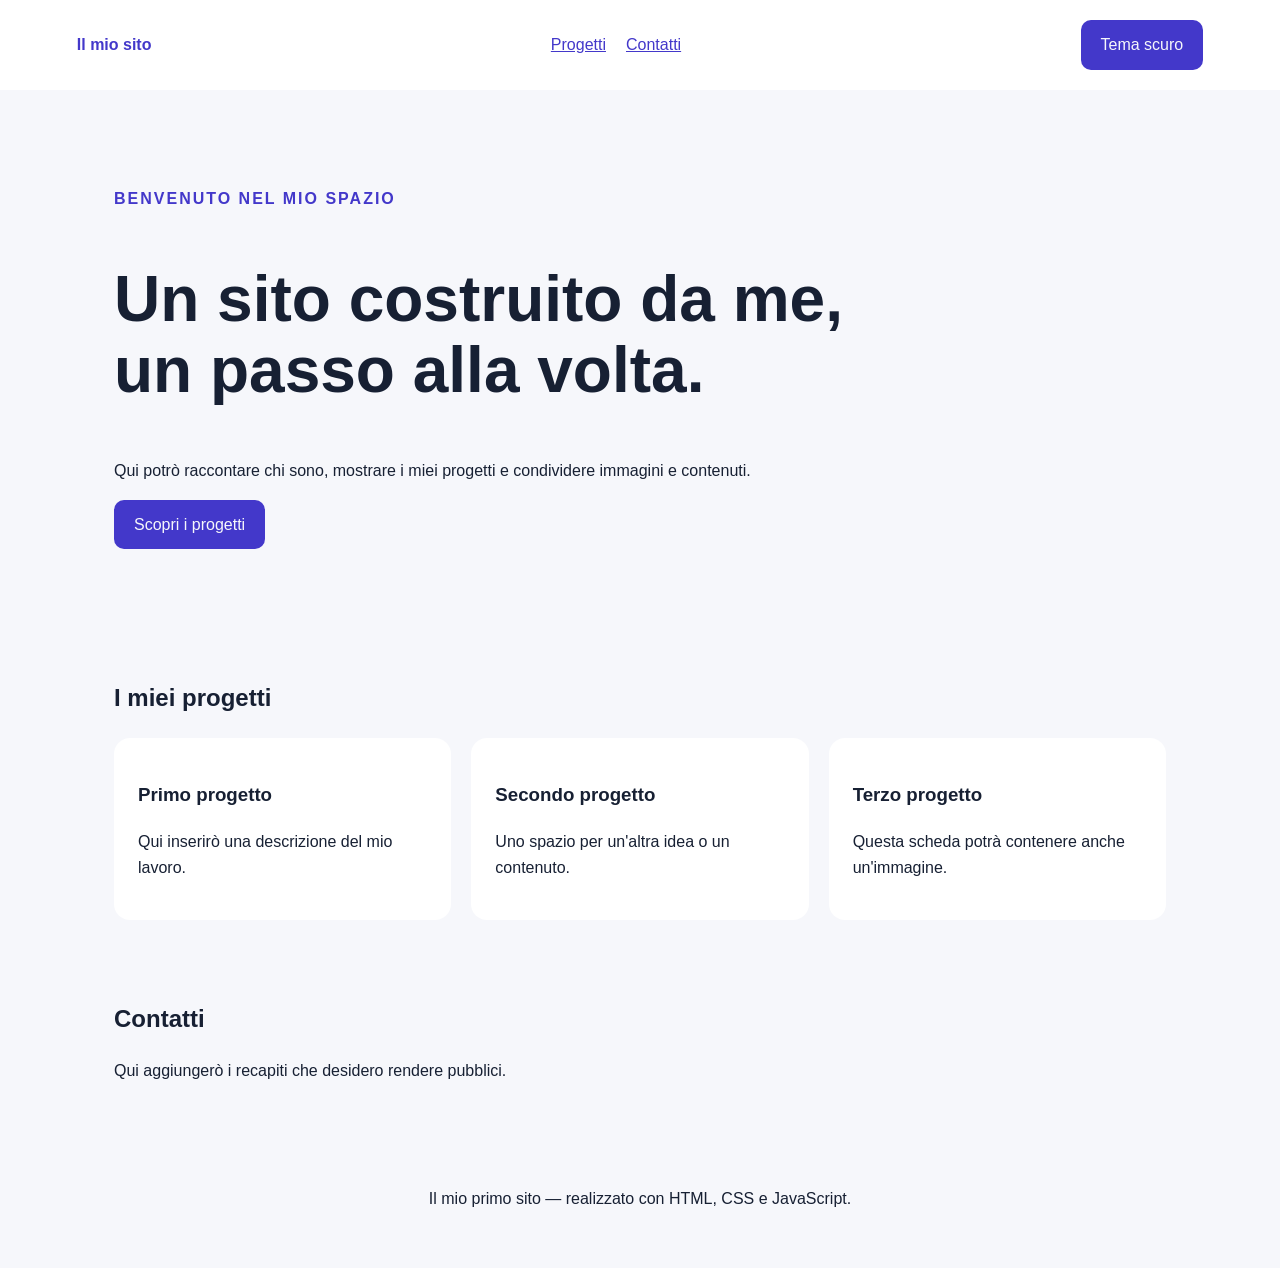
==== index.html @ 3fcd79eb "Add files via upload" ====
<!DOCTYPE html>
<html lang="it">
<head>
  <meta charset="UTF-8">
  <meta name="viewport" content="width=device-width, initial-scale=1.0">

  <title>Il mio primo sito</title>
  <meta name="description" content="Presentazione e progetti del mio sito.">

  <link rel="stylesheet" href="./style.css">
  <script src="./script.js" defer></script>
</head>

<body>
  <header class="barra">
    <a class="logo" href="#">Il mio sito</a>

    <nav aria-label="Navigazione principale">
      <a href="#progetti">Progetti</a>
      <a href="#contatti">Contatti</a>
    </nav>

    <button id="tema" type="button" aria-pressed="false">
      Tema scuro
    </button>
  </header>

  <main>
    <section class="presentazione">
      <p class="etichetta">BENVENUTO NEL MIO SPAZIO</p>
      <h1>Un sito costruito da me, un passo alla volta.</h1>
      <p>
        Qui potrò raccontare chi sono, mostrare i miei progetti
        e condividere immagini e contenuti.
      </p>
      <a class="pulsante" href="#progetti">Scopri i progetti</a>
    </section>

    <section id="progetti" class="sezione">
      <h2>I miei progetti</h2>

      <div class="griglia">
        <article class="scheda">
          <h3>Primo progetto</h3>
          <p>Qui inserirò una descrizione del mio lavoro.</p>
        </article>

        <article class="scheda">
          <h3>Secondo progetto</h3>
          <p>Uno spazio per un'altra idea o un contenuto.</p>
        </article>

        <article class="scheda">
          <h3>Terzo progetto</h3>
          <p>Questa scheda potrà contenere anche un'immagine.</p>
        </article>
      </div>
    </section>

    <section id="contatti" class="sezione">
      <h2>Contatti</h2>
      <p>Qui aggiungerò i recapiti che desidero rendere pubblici.</p>
    </section>
  </main>

  <footer>
    <p>Il mio primo sito — realizzato con HTML, CSS e JavaScript.</p>
  </footer>
</body>
</html>
---- style.css ----
:root {
  --sfondo: #f6f7fb;
  --testo: #172033;
  --superficie: #ffffff;
  --accento: #4338ca;
}

* {
  box-sizing: border-box;
}

html {
  scroll-behavior: smooth;
}

body {
  margin: 0;
  font-family: Arial, sans-serif;
  line-height: 1.6;
  background: var(--sfondo);
  color: var(--testo);
}

body.scuro {
  --sfondo: #111827;
  --testo: #f3f4f6;
  --superficie: #1f2937;
  --accento: #a5b4fc;
}

a {
  color: var(--accento);
}

.barra {
  display: flex;
  align-items: center;
  justify-content: space-between;
  flex-wrap: wrap;
  gap: 20px;
  padding: 20px 6%;
  background: var(--superficie);
}

.logo {
  font-weight: bold;
  text-decoration: none;
}

nav {
  display: flex;
  gap: 20px;
}

main {
  max-width: 1100px;
  margin: auto;
  padding: 0 24px;
}

.presentazione {
  max-width: 800px;
  padding: 80px 0;
}

.etichetta {
  color: var(--accento);
  font-weight: bold;
  letter-spacing: 2px;
}

h1 {
  font-size: clamp(2.2rem, 6vw, 4rem);
  line-height: 1.1;
}

.pulsante,
button {
  display: inline-block;
  padding: 12px 20px;
  border: 0;
  border-radius: 10px;
  background: var(--accento);
  color: var(--sfondo);
  font: inherit;
  text-decoration: none;
  cursor: pointer;
}

.sezione {
  padding: 30px 0;
}

.griglia {
  display: grid;
  grid-template-columns: repeat(auto-fit, minmax(min(250px, 100%), 1fr));
  gap: 20px;
}

.scheda {
  padding: 24px;
  background: var(--superficie);
  border-radius: 16px;
}

img,
video {
  display: block;
  max-width: 100%;
  height: auto;
  border-radius: 10px;
}

footer {
  padding: 40px 24px;
  text-align: center;
}

@media (prefers-reduced-motion: reduce) {
  html {
    scroll-behavior: auto;
  }
}
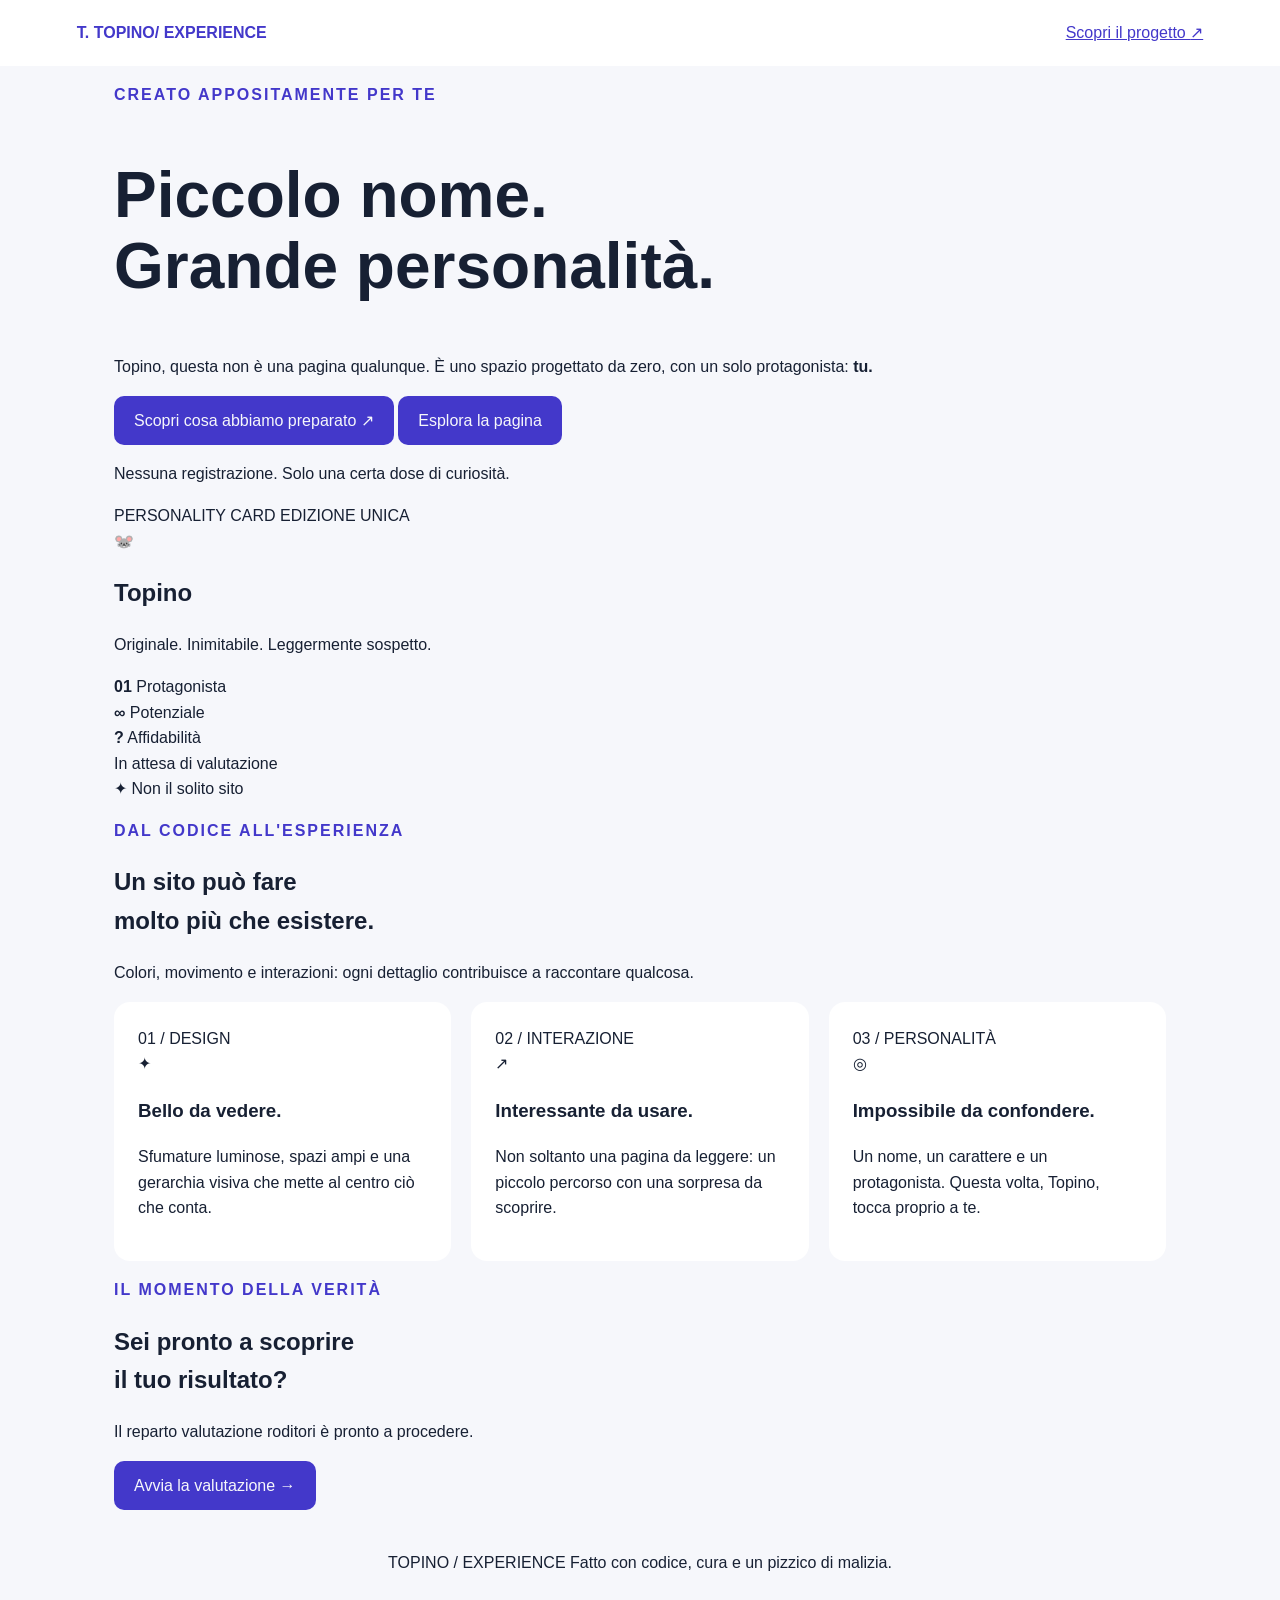
==== commit e412d568: "test" ====
--- a/index.html
+++ b/index.html
@@ -1,71 +1,224 @@
-
 <!DOCTYPE html>
 <html lang="it">
 <head>
   <meta charset="UTF-8">
   <meta name="viewport" content="width=device-width, initial-scale=1.0">
 
-  <title>Il mio primo sito</title>
-  <meta name="description" content="Presentazione e progetti del mio sito.">
+  <title>Topino — Un piccolo sito, una grande sorpresa</title>
+  <meta
+    name="description"
+    content="Un'esperienza digitale creata apposta per Topino."
+  >
+  <meta name="theme-color" content="#090b16">
 
   <link rel="stylesheet" href="./style.css">
   <script src="./script.js" defer></script>
 </head>
 
 <body>
-  <header class="barra">
-    <a class="logo" href="#">Il mio sito</a>
-
-    <nav aria-label="Navigazione principale">
-      <a href="#progetti">Progetti</a>
-      <a href="#contatti">Contatti</a>
-    </nav>
-
-    <button id="tema" type="button" aria-pressed="false">
-      Tema scuro
-    </button>
+  <div class="luce luce-uno" aria-hidden="true"></div>
+  <div class="luce luce-due" aria-hidden="true"></div>
+
+  <header class="barra contenitore">
+    <a class="logo" href="#" aria-label="Topino, pagina iniziale">
+      <span class="logo-icona" aria-hidden="true">T.</span>
+      TOPINO<span class="logo-extra">/ EXPERIENCE</span>
+    </a>
+
+    <a class="link-menu" href="#esperienza">
+      Scopri il progetto <span aria-hidden="true">↗</span>
+    </a>
   </header>
 
   <main>
-    <section class="presentazione">
-      <p class="etichetta">BENVENUTO NEL MIO SPAZIO</p>
-      <h1>Un sito costruito da me, un passo alla volta.</h1>
-      <p>
-        Qui potrò raccontare chi sono, mostrare i miei progetti
-        e condividere immagini e contenuti.
-      </p>
-      <a class="pulsante" href="#progetti">Scopri i progetti</a>
+    <section class="hero contenitore" aria-labelledby="titolo">
+      <div class="hero-testo">
+        <p class="etichetta">
+          <span class="punto" aria-hidden="true"></span>
+          CREATO APPOSITAMENTE PER TE
+        </p>
+
+        <h1 id="titolo">
+          Piccolo nome.<br>
+          <span class="testo-sfumato">Grande personalità.</span>
+        </h1>
+
+        <p class="introduzione">
+          Topino, questa non è una pagina qualunque.
+          È uno spazio progettato da zero, con un solo protagonista:
+          <strong>tu.</strong>
+        </p>
+
+        <div class="azioni">
+          <button class="pulsante principale" id="avvia" type="button">
+            Scopri cosa abbiamo preparato
+            <span aria-hidden="true">↗</span>
+          </button>
+
+          <a class="pulsante secondario" href="#esperienza">
+            Esplora la pagina
+          </a>
+        </div>
+
+        <p class="nota">Nessuna registrazione. Solo una certa dose di curiosità.</p>
+      </div>
+
+      <div class="hero-visuale">
+        <div class="orbita orbita-uno" aria-hidden="true"></div>
+        <div class="orbita orbita-due" aria-hidden="true"></div>
+
+        <article class="profilo">
+          <div class="profilo-testata">
+            <span>PERSONALITY CARD</span>
+            <span class="badge">EDIZIONE UNICA</span>
+          </div>
+
+          <div class="avatar" aria-hidden="true">🐭</div>
+
+          <h2>Topino</h2>
+          <p>Originale. Inimitabile. Leggermente sospetto.</p>
+
+          <div class="profilo-dati">
+            <div>
+              <strong>01</strong>
+              <span>Protagonista</span>
+            </div>
+            <div>
+              <strong>∞</strong>
+              <span>Potenziale</span>
+            </div>
+            <div>
+              <strong>?</strong>
+              <span>Affidabilità</span>
+            </div>
+          </div>
+
+          <div class="profilo-footer">
+            <span class="punto" aria-hidden="true"></span>
+            In attesa di valutazione
+          </div>
+        </article>
+
+        <span class="cartellino" aria-hidden="true">
+          ✦ Non il solito sito
+        </span>
+      </div>
     </section>
 
-    <section id="progetti" class="sezione">
-      <h2>I miei progetti</h2>
+    <section class="esperienza contenitore" id="esperienza">
+      <div class="titolo-sezione">
+        <div>
+          <p class="etichetta">DAL CODICE ALL'ESPERIENZA</p>
+          <h2>Un sito può fare<br>molto più che esistere.</h2>
+        </div>
+
+        <p>
+          Colori, movimento e interazioni:
+          ogni dettaglio contribuisce a raccontare qualcosa.
+        </p>
+      </div>
 
       <div class="griglia">
         <article class="scheda">
-          <h3>Primo progetto</h3>
-          <p>Qui inserirò una descrizione del mio lavoro.</p>
+          <span class="numero">01 / DESIGN</span>
+          <div class="simbolo" aria-hidden="true">✦</div>
+          <h3>Bello da vedere.</h3>
+          <p>
+            Sfumature luminose, spazi ampi e una gerarchia visiva
+            che mette al centro ciò che conta.
+          </p>
         </article>
 
         <article class="scheda">
-          <h3>Secondo progetto</h3>
-          <p>Uno spazio per un'altra idea o un contenuto.</p>
+          <span class="numero">02 / INTERAZIONE</span>
+          <div class="simbolo" aria-hidden="true">↗</div>
+          <h3>Interessante da usare.</h3>
+          <p>
+            Non soltanto una pagina da leggere:
+            un piccolo percorso con una sorpresa da scoprire.
+          </p>
         </article>
 
         <article class="scheda">
-          <h3>Terzo progetto</h3>
-          <p>Questa scheda potrà contenere anche un'immagine.</p>
+          <span class="numero">03 / PERSONALITÀ</span>
+          <div class="simbolo" aria-hidden="true">◎</div>
+          <h3>Impossibile da confondere.</h3>
+          <p>
+            Un nome, un carattere e un protagonista.
+            Questa volta, Topino, tocca proprio a te.
+          </p>
         </article>
       </div>
     </section>
 
-    <section id="contatti" class="sezione">
-      <h2>Contatti</h2>
-      <p>Qui aggiungerò i recapiti che desidero rendere pubblici.</p>
+    <section class="invito contenitore">
+      <p class="etichetta">IL MOMENTO DELLA VERITÀ</p>
+      <h2>Sei pronto a scoprire<br>il tuo risultato?</h2>
+      <p>Il reparto valutazione roditori è pronto a procedere.</p>
+
+      <button class="pulsante principale" id="avvia-secondario" type="button">
+        Avvia la valutazione <span aria-hidden="true">→</span>
+      </button>
     </section>
   </main>
 
-  <footer>
-    <p>Il mio primo sito — realizzato con HTML, CSS e JavaScript.</p>
+  <footer class="contenitore footer">
+    <span>TOPINO / EXPERIENCE</span>
+    <span>Fatto con codice, cura e un pizzico di malizia.</span>
   </footer>
+
+  <dialog id="sorpresa" aria-labelledby="titolo-dialogo">
+    <button
+      class="chiudi"
+      id="chiudi"
+      type="button"
+      aria-label="Chiudi la finestra"
+    >×</button>
+
+    <div id="caricamento">
+      <p class="etichetta">TOPINO ANALYSIS LAB</p>
+      <h2 id="titolo-dialogo">Analisi in corso.</h2>
+      <p id="stato" role="status">Preparazione della valutazione…</p>
+
+      <div
+        class="traccia"
+        id="progresso"
+        role="progressbar"
+        aria-label="Avanzamento della valutazione"
+        aria-valuemin="0"
+        aria-valuemax="100"
+        aria-valuenow="0"
+      >
+        <div id="barra-progresso"></div>
+      </div>
+
+      <p class="nota">Procedura altamente poco scientifica.</p>
+    </div>
+
+    <div id="risultato" hidden>
+      <div class="emoji-risultato" aria-hidden="true">🏆🐭</div>
+      <p class="etichetta">VALUTAZIONE COMPLETATA</p>
+      <h2 id="titolo-risultato" tabindex="-1">
+        Topino, sei stato<br><span class="testo-sfumato">preso in giro.</span>
+      </h2>
+
+      <p class="messaggio">
+        Ho costruito tutto questo soltanto per dimostrarti
+        che posso creare un bel sito…
+        <strong>e per farti cliccare su un pulsante.</strong>
+      </p>
+
+      <div class="verdetto">
+        <span>Verdetto finale</span>
+        <strong>100% Topino. 0% possibilità di scampo.</strong>
+      </div>
+
+      <button class="pulsante principale" id="coriandoli" type="button">
+        Va bene, festeggiamo 🎉
+      </button>
+    </div>
+  </dialog>
+
+  <div id="festa" aria-hidden="true"></div>
 </body>
-</html>+</html>
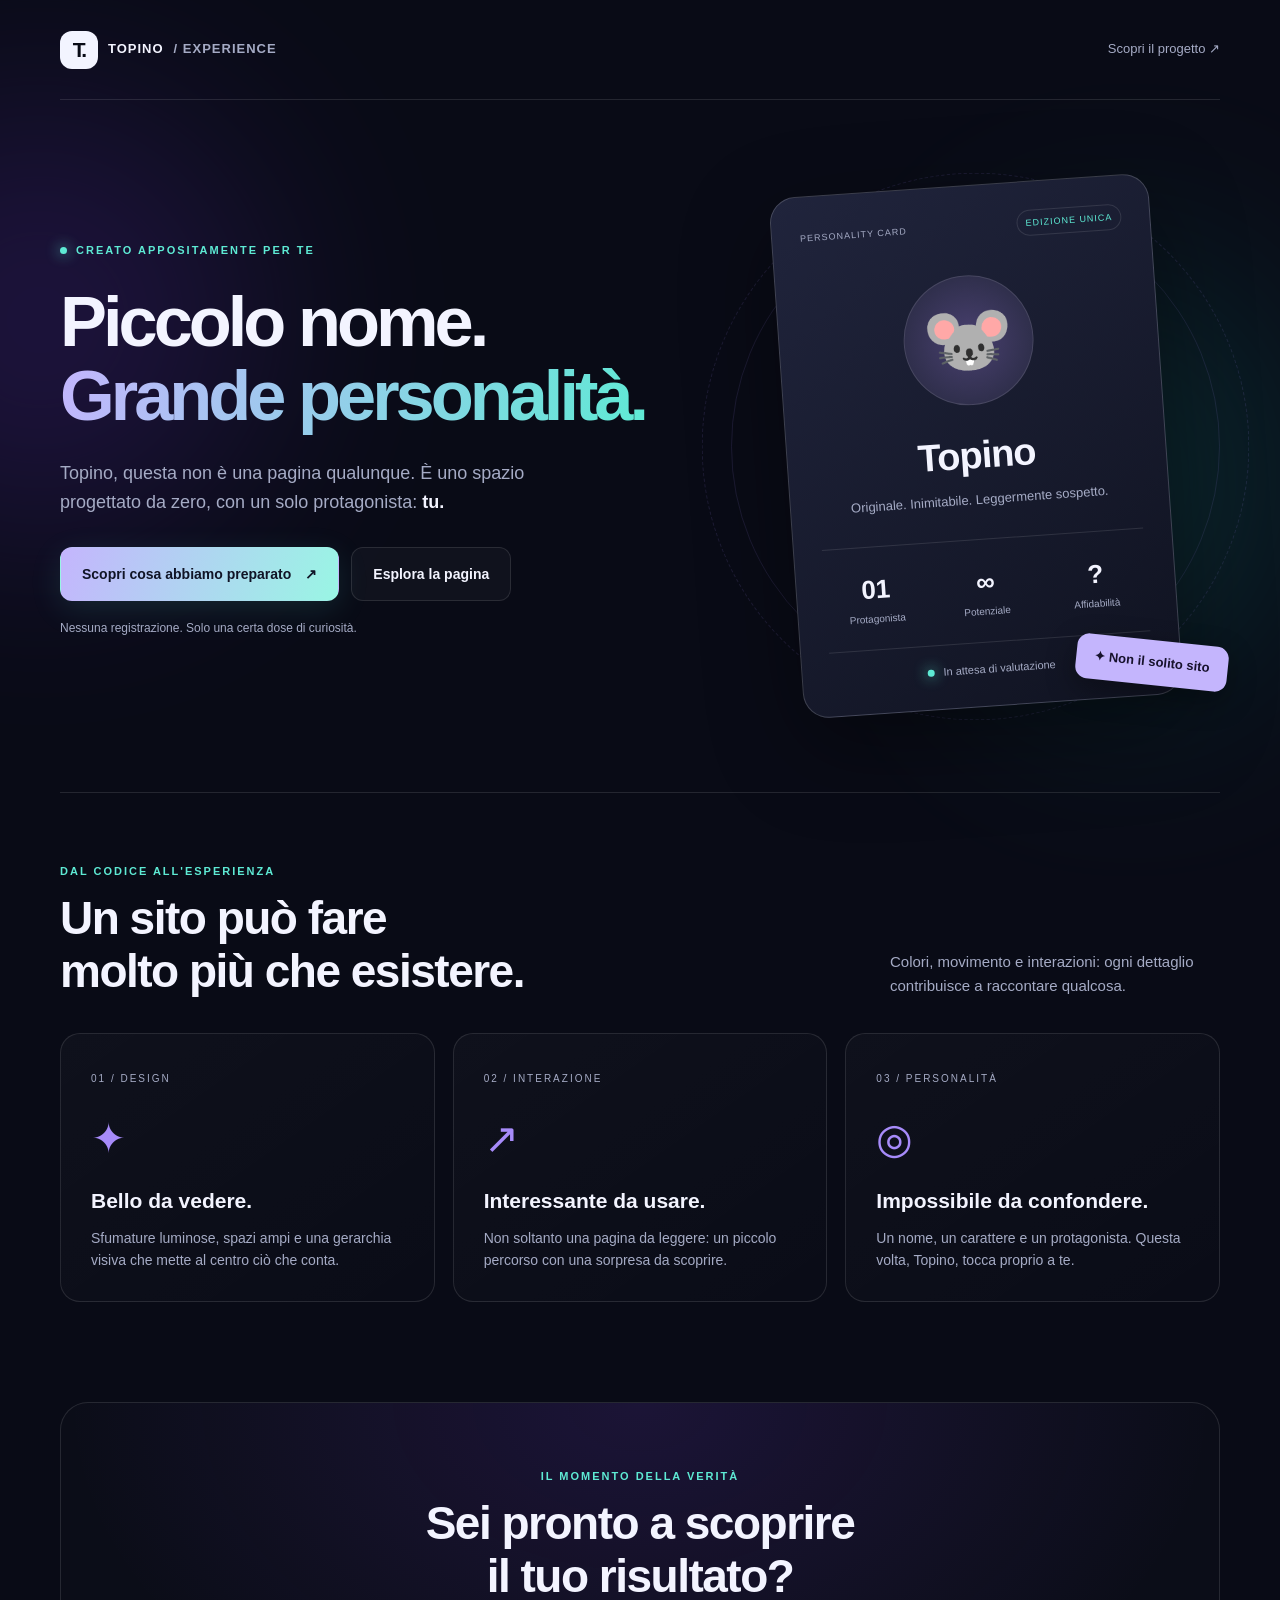
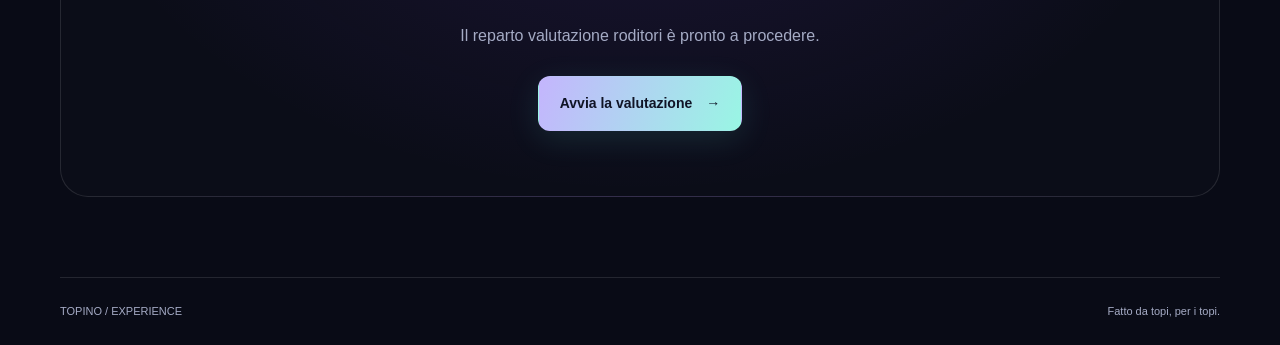
==== commit 3f08ca06: "Fix HTML encoding issues in index.html" ====
--- a/index.html
+++ b/index.html
@@ -164,7 +164,7 @@
 
   <footer class="contenitore footer">
     <span>TOPINO / EXPERIENCE</span>
-    <span>Fatto con codice, cura e un pizzico di malizia.</span>
+    <span>Fatto da topi, per i topi.</span>
   </footer>
 
   <dialog id="sorpresa" aria-labelledby="titolo-dialogo">
@@ -199,12 +199,11 @@
       <div class="emoji-risultato" aria-hidden="true">🏆🐭</div>
       <p class="etichetta">VALUTAZIONE COMPLETATA</p>
       <h2 id="titolo-risultato" tabindex="-1">
-        Topino, sei stato<br><span class="testo-sfumato">preso in giro.</span>
+        Sei un<br><span class="testo-sfumato"> Topino.</span>
       </h2>
 
       <p class="messaggio">
-        Ho costruito tutto questo soltanto per dimostrarti
-        che posso creare un bel sito…
+        Sembrerebbe che creare un sito è più che fattibile…
         <strong>e per farti cliccare su un pulsante.</strong>
       </p>
 
@@ -214,7 +213,7 @@
       </div>
 
       <button class="pulsante principale" id="coriandoli" type="button">
-        Va bene, festeggiamo 🎉
+        daje 🎉
       </button>
     </div>
   </dialog>
--- a/style.css
+++ b/style.css
@@ -1,8 +1,11 @@
 :root {
-  --sfondo: #f6f7fb;
-  --testo: #172033;
-  --superficie: #ffffff;
-  --accento: #4338ca;
+  color-scheme: dark;
+  --sfondo: #090b16;
+  --testo: #f3f4ff;
+  --secondario: #a5abc5;
+  --bordo: rgba(255, 255, 255, 0.11);
+  --viola: #a78bfa;
+  --verde: #5eead4;
 }
 
 * {
@@ -15,109 +18,656 @@
 
 body {
   margin: 0;
-  font-family: Arial, sans-serif;
-  line-height: 1.6;
   background: var(--sfondo);
   color: var(--testo);
-}
-
-body.scuro {
-  --sfondo: #111827;
-  --testo: #f3f4f6;
-  --superficie: #1f2937;
-  --accento: #a5b4fc;
-}
-
+  font-family: "Segoe UI", Arial, sans-serif;
+  line-height: 1.6;
+  overflow-x: hidden;
+}
+
+body.modale-aperto {
+  overflow: hidden;
+}
+
+button,
 a {
-  color: var(--accento);
+  -webkit-tap-highlight-color: transparent;
+}
+
+button {
+  font: inherit;
+}
+
+a {
+  color: inherit;
+  text-decoration: none;
+}
+
+button:focus-visible,
+a:focus-visible {
+  outline: 3px solid var(--verde);
+  outline-offset: 5px;
+}
+
+[hidden] {
+  display: none !important;
+}
+
+.contenitore {
+  width: min(1160px, calc(100% - 48px));
+  margin-inline: auto;
+}
+
+.luce {
+  position: absolute;
+  z-index: -1;
+  width: 440px;
+  height: 440px;
+  border-radius: 50%;
+  filter: blur(110px);
+  opacity: 0.18;
+  pointer-events: none;
+}
+
+.luce-uno {
+  top: 100px;
+  left: -180px;
+  background: #7c3aed;
+}
+
+.luce-due {
+  top: 260px;
+  right: 0;
+  background: #14b8a6;
+  width: 300px;
 }
 
 .barra {
+  min-height: 100px;
+  display: flex;
+  justify-content: space-between;
+  align-items: center;
+  gap: 20px;
+  border-bottom: 1px solid var(--bordo);
+}
+
+.logo {
   display: flex;
   align-items: center;
+  gap: 10px;
+  font-weight: 800;
+  font-size: 13px;
+  letter-spacing: 1px;
+}
+
+.logo-icona {
+  display: grid;
+  place-items: center;
+  width: 38px;
+  height: 38px;
+  background: var(--testo);
+  color: var(--sfondo);
+  border-radius: 12px;
+  font-size: 21px;
+  letter-spacing: -2px;
+}
+
+.logo-extra,
+.link-menu {
+  color: var(--secondario);
+}
+
+.link-menu {
+  font-size: 13px;
+}
+
+.hero {
+  display: grid;
+  grid-template-columns: 1.25fr 1fr;
+  align-items: center;
+  gap: 60px;
+  min-height: 690px;
+  padding-block: 85px;
+}
+
+.etichetta {
+  display: flex;
+  align-items: center;
+  gap: 9px;
+  font-size: 11px;
+  font-weight: 700;
+  letter-spacing: 2px;
+  color: var(--verde);
+}
+
+.punto {
+  display: inline-block;
+  width: 7px;
+  height: 7px;
+  flex-shrink: 0;
+  background: var(--verde);
+  border-radius: 50%;
+  box-shadow: 0 0 14px var(--verde);
+}
+
+h1,
+h2,
+h3,
+p {
+  margin-top: 0;
+}
+
+h1 {
+  font-size: clamp(46px, 5.5vw, 76px);
+  letter-spacing: -4px;
+  line-height: 1.06;
+  margin-block: 25px;
+}
+
+.testo-sfumato {
+  background: linear-gradient(110deg, #c4b5fd, #5eead4);
+  background-clip: text;
+  -webkit-background-clip: text;
+  color: transparent;
+}
+
+.introduzione {
+  max-width: 490px;
+  color: var(--secondario);
+  font-size: 18px;
+}
+
+.introduzione strong {
+  color: var(--testo);
+}
+
+.azioni {
+  display: flex;
+  flex-wrap: wrap;
+  gap: 12px;
+  margin-top: 30px;
+}
+
+.pulsante {
+  display: inline-flex;
+  justify-content: center;
+  align-items: center;
+  gap: 14px;
+  padding: 15px 21px;
+  border: 1px solid transparent;
+  border-radius: 12px;
+  font-size: 14px;
+  font-weight: 700;
+  cursor: pointer;
+  transition: transform 0.2s, box-shadow 0.2s, border-color 0.2s;
+}
+
+.pulsante:hover {
+  transform: translateY(-3px);
+}
+
+.principale {
+  background: linear-gradient(110deg, #c4b5fd, #99f6e4);
+  color: #101426;
+  box-shadow: 0 8px 32px rgba(94, 234, 212, 0.12);
+}
+
+.principale:hover {
+  box-shadow: 0 12px 35px rgba(94, 234, 212, 0.22);
+}
+
+.secondario {
+  background: rgba(255, 255, 255, 0.03);
+  border-color: var(--bordo);
+  color: var(--testo);
+}
+
+.nota {
+  font-size: 12px;
+  color: var(--secondario);
+  margin-top: 18px;
+}
+
+.hero-visuale {
+  position: relative;
+  display: grid;
+  place-items: center;
+  min-width: 0;
+}
+
+.profilo {
+  position: relative;
+  width: 100%;
+  max-width: 380px;
+  padding: 28px;
+  background: linear-gradient(145deg, #20243c, #101321);
+  border: 1px solid rgba(255, 255, 255, 0.17);
+  border-radius: 26px;
+  box-shadow: 0 30px 90px rgba(0, 0, 0, 0.4);
+  text-align: center;
+  transform: rotate(-4deg);
+  animation: galleggia 6s ease-in-out infinite;
+}
+
+.profilo-testata {
+  display: flex;
   justify-content: space-between;
-  flex-wrap: wrap;
-  gap: 20px;
-  padding: 20px 6%;
-  background: var(--superficie);
-}
-
-.logo {
-  font-weight: bold;
-  text-decoration: none;
-}
-
-nav {
+  align-items: center;
+  gap: 10px;
+  font-size: 9px;
+  letter-spacing: 1px;
+  color: var(--secondario);
+}
+
+.badge {
+  padding: 5px 8px;
+  border: 1px solid var(--bordo);
+  border-radius: 20px;
+  color: var(--verde);
+}
+
+.avatar {
+  display: grid;
+  place-items: center;
+  width: 130px;
+  height: 130px;
+  margin: 35px auto 20px;
+  font-size: 74px;
+  background: radial-gradient(circle, #494070, #25283d);
+  border: 1px solid var(--bordo);
+  border-radius: 50%;
+}
+
+.profilo h2 {
+  font-size: 38px;
+  letter-spacing: -1px;
+  margin-bottom: 4px;
+}
+
+.profilo > p {
+  font-size: 13px;
+  color: var(--secondario);
+}
+
+.profilo-dati {
+  display: grid;
+  grid-template-columns: repeat(3, 1fr);
+  gap: 8px;
+  margin-top: 28px;
+  padding-block: 22px;
+  border-top: 1px solid var(--bordo);
+  border-bottom: 1px solid var(--bordo);
+}
+
+.profilo-dati strong,
+.profilo-dati span {
+  display: block;
+}
+
+.profilo-dati strong {
+  font-size: 26px;
+}
+
+.profilo-dati span {
+  font-size: 10px;
+  color: var(--secondario);
+}
+
+.profilo-footer {
+  margin-top: 18px;
+  font-size: 11px;
+  color: var(--secondario);
+}
+
+.profilo-footer .punto {
+  margin-right: 6px;
+}
+
+.orbita {
+  position: absolute;
+  width: 100%;
+  aspect-ratio: 1;
+  border: 1px solid rgba(167, 139, 250, 0.12);
+  border-radius: 50%;
+  pointer-events: none;
+}
+
+.orbita-due {
+  transform: scale(1.12);
+  border-style: dashed;
+}
+
+.cartellino {
+  position: absolute;
+  bottom: 22px;
+  right: -8px;
+  padding: 12px 18px;
+  background: #c4b5fd;
+  color: #17122c;
+  border-radius: 12px;
+  font-size: 13px;
+  font-weight: 700;
+  transform: rotate(6deg);
+  box-shadow: 0 10px 30px #0005;
+}
+
+.esperienza {
+  padding-block: 70px;
+  border-top: 1px solid var(--bordo);
+}
+
+.titolo-sezione {
   display: flex;
-  gap: 20px;
-}
-
-main {
-  max-width: 1100px;
-  margin: auto;
-  padding: 0 24px;
-}
-
-.presentazione {
-  max-width: 800px;
-  padding: 80px 0;
-}
-
-.etichetta {
-  color: var(--accento);
-  font-weight: bold;
-  letter-spacing: 2px;
-}
-
-h1 {
-  font-size: clamp(2.2rem, 6vw, 4rem);
-  line-height: 1.1;
-}
-
-.pulsante,
-button {
-  display: inline-block;
-  padding: 12px 20px;
-  border: 0;
-  border-radius: 10px;
-  background: var(--accento);
-  color: var(--sfondo);
-  font: inherit;
-  text-decoration: none;
-  cursor: pointer;
-}
-
-.sezione {
-  padding: 30px 0;
+  justify-content: space-between;
+  align-items: flex-end;
+  gap: 40px;
+  margin-bottom: 35px;
+}
+
+.titolo-sezione h2,
+.invito h2 {
+  font-size: clamp(30px, 4vw, 46px);
+  line-height: 1.15;
+  letter-spacing: -1.5px;
+  margin-bottom: 0;
+}
+
+.titolo-sezione > p {
+  max-width: 330px;
+  color: var(--secondario);
+  font-size: 15px;
+  margin-bottom: 0;
 }
 
 .griglia {
   display: grid;
-  grid-template-columns: repeat(auto-fit, minmax(min(250px, 100%), 1fr));
+  grid-template-columns: repeat(3, 1fr);
+  gap: 18px;
+}
+
+.scheda {
+  padding: 30px;
+  border: 1px solid var(--bordo);
+  border-radius: 20px;
+  background: linear-gradient(145deg, #ffffff07, #ffffff02);
+  transition: transform 0.25s, border-color 0.25s;
+}
+
+.scheda:hover {
+  transform: translateY(-7px);
+  border-color: #a78bfa66;
+}
+
+.numero {
+  color: var(--secondario);
+  font-size: 10px;
+  letter-spacing: 2px;
+}
+
+.simbolo {
+  font-size: 42px;
+  color: var(--viola);
+  margin-block: 16px;
+}
+
+.scheda h3 {
+  font-size: 21px;
+  line-height: 1.25;
+  margin-bottom: 12px;
+}
+
+.scheda p {
+  color: var(--secondario);
+  font-size: 14px;
+  margin-bottom: 0;
+}
+
+.invito {
+  padding: 65px 24px;
+  margin-block: 30px 80px;
+  border: 1px solid var(--bordo);
+  border-radius: 28px;
+  text-align: center;
+  background:
+    radial-gradient(ellipse at top, #7c3aed24, transparent 70%),
+    #ffffff03;
+}
+
+.invito .etichetta {
+  justify-content: center;
+}
+
+.invito > p:not(.etichetta) {
+  color: var(--secondario);
+  margin-block: 20px 28px;
+}
+
+.footer {
+  display: flex;
+  justify-content: space-between;
   gap: 20px;
-}
-
-.scheda {
-  padding: 24px;
-  background: var(--superficie);
-  border-radius: 16px;
-}
-
-img,
-video {
+  padding-block: 25px;
+  border-top: 1px solid var(--bordo);
+  color: var(--secondario);
+  font-size: 11px;
+}
+
+dialog {
+  width: min(550px, calc(100% - 32px));
+  max-height: calc(100dvh - 40px);
+  padding: 55px 35px 35px;
+  background: #14182b;
+  color: var(--testo);
+  border: 1px solid #ffffff26;
+  border-radius: 25px;
+  box-shadow: 0 30px 120px #0008;
+  text-align: center;
+  overflow-y: auto;
+}
+
+dialog::backdrop {
+  background: #050713cc;
+  backdrop-filter: blur(10px);
+}
+
+dialog .etichetta {
+  justify-content: center;
+}
+
+dialog h2 {
+  font-size: clamp(28px, 5vw, 38px);
+  line-height: 1.15;
+  letter-spacing: -1px;
+}
+
+.chiudi {
+  position: absolute;
+  top: 12px;
+  right: 15px;
+  width: 36px;
+  height: 36px;
+  background: transparent;
+  border: 0;
+  border-radius: 8px;
+  color: var(--secondario);
+  font-size: 28px;
+  cursor: pointer;
+}
+
+#stato {
+  min-height: 48px;
+  color: var(--secondario);
+}
+
+.traccia {
+  height: 8px;
+  margin-top: 25px;
+  background: #ffffff12;
+  border-radius: 10px;
+  overflow: hidden;
+}
+
+#barra-progresso {
+  width: 0;
+  height: 100%;
+  background: linear-gradient(90deg, var(--viola), var(--verde));
+  transition: width 0.45s ease;
+}
+
+.emoji-risultato {
+  font-size: 52px;
+  margin-bottom: 15px;
+}
+
+.messaggio {
+  color: var(--secondario);
+}
+
+.messaggio strong {
+  color: var(--testo);
+}
+
+.verdetto {
+  padding: 18px;
+  margin-block: 25px;
+  background: #ffffff05;
+  border: 1px solid var(--bordo);
+  border-radius: 14px;
+}
+
+.verdetto span,
+.verdetto strong {
   display: block;
-  max-width: 100%;
-  height: auto;
-  border-radius: 10px;
-}
-
-footer {
-  padding: 40px 24px;
-  text-align: center;
+}
+
+.verdetto span {
+  color: var(--secondario);
+  font-size: 12px;
+  margin-bottom: 6px;
+}
+
+.verdetto strong {
+  color: var(--verde);
+  font-size: 15px;
+}
+
+#festa {
+  position: fixed;
+  inset: 0;
+  overflow: hidden;
+  pointer-events: none;
+}
+
+/* L'effetto rimane sopra la finestra di dialogo aperta. */
+dialog #festa {
+  position: fixed;
+}
+
+.coriandolo {
+  position: absolute;
+  top: -25px;
+  width: 9px;
+  height: 15px;
+  border-radius: 2px;
+  animation: caduta var(--durata) linear forwards;
+}
+
+@keyframes galleggia {
+  0%, 100% {
+    transform: translateY(0) rotate(-4deg);
+  }
+  50% {
+    transform: translateY(-12px) rotate(-2deg);
+  }
+}
+
+@keyframes caduta {
+  to {
+    transform: translate(var(--spostamento), 110vh) rotate(720deg);
+  }
+}
+
+@media (max-width: 850px) {
+  .hero {
+    grid-template-columns: 1fr;
+    gap: 65px;
+    padding-block: 60px 80px;
+  }
+
+  .hero-testo {
+    max-width: 650px;
+  }
+
+  .hero-visuale {
+    width: min(380px, 90%);
+    margin-inline: auto;
+  }
+
+  .titolo-sezione {
+    display: block;
+  }
+
+  .titolo-sezione > p {
+    margin-top: 20px;
+  }
+
+  .griglia {
+    grid-template-columns: 1fr;
+  }
+}
+
+@media (max-width: 480px) {
+  .contenitore {
+    width: calc(100% - 32px);
+  }
+
+  .barra {
+    min-height: 80px;
+  }
+
+  .logo-extra {
+    display: none;
+  }
+
+  .link-menu {
+    font-size: 11px;
+  }
+
+  h1 {
+    letter-spacing: -2px;
+  }
+
+  .introduzione {
+    font-size: 16px;
+  }
+
+  .azioni {
+    flex-direction: column;
+  }
+
+  .profilo {
+    padding: 22px;
+  }
+
+  .footer {
+    flex-direction: column;
+    gap: 8px;
+  }
+
+  dialog {
+    padding-inline: 22px;
+  }
 }
 
 @media (prefers-reduced-motion: reduce) {
   html {
     scroll-behavior: auto;
   }
-}+
+  *,
+  *::before,
+  *::after {
+    animation: none !important;
+    transition: none !important;
+  }
+}
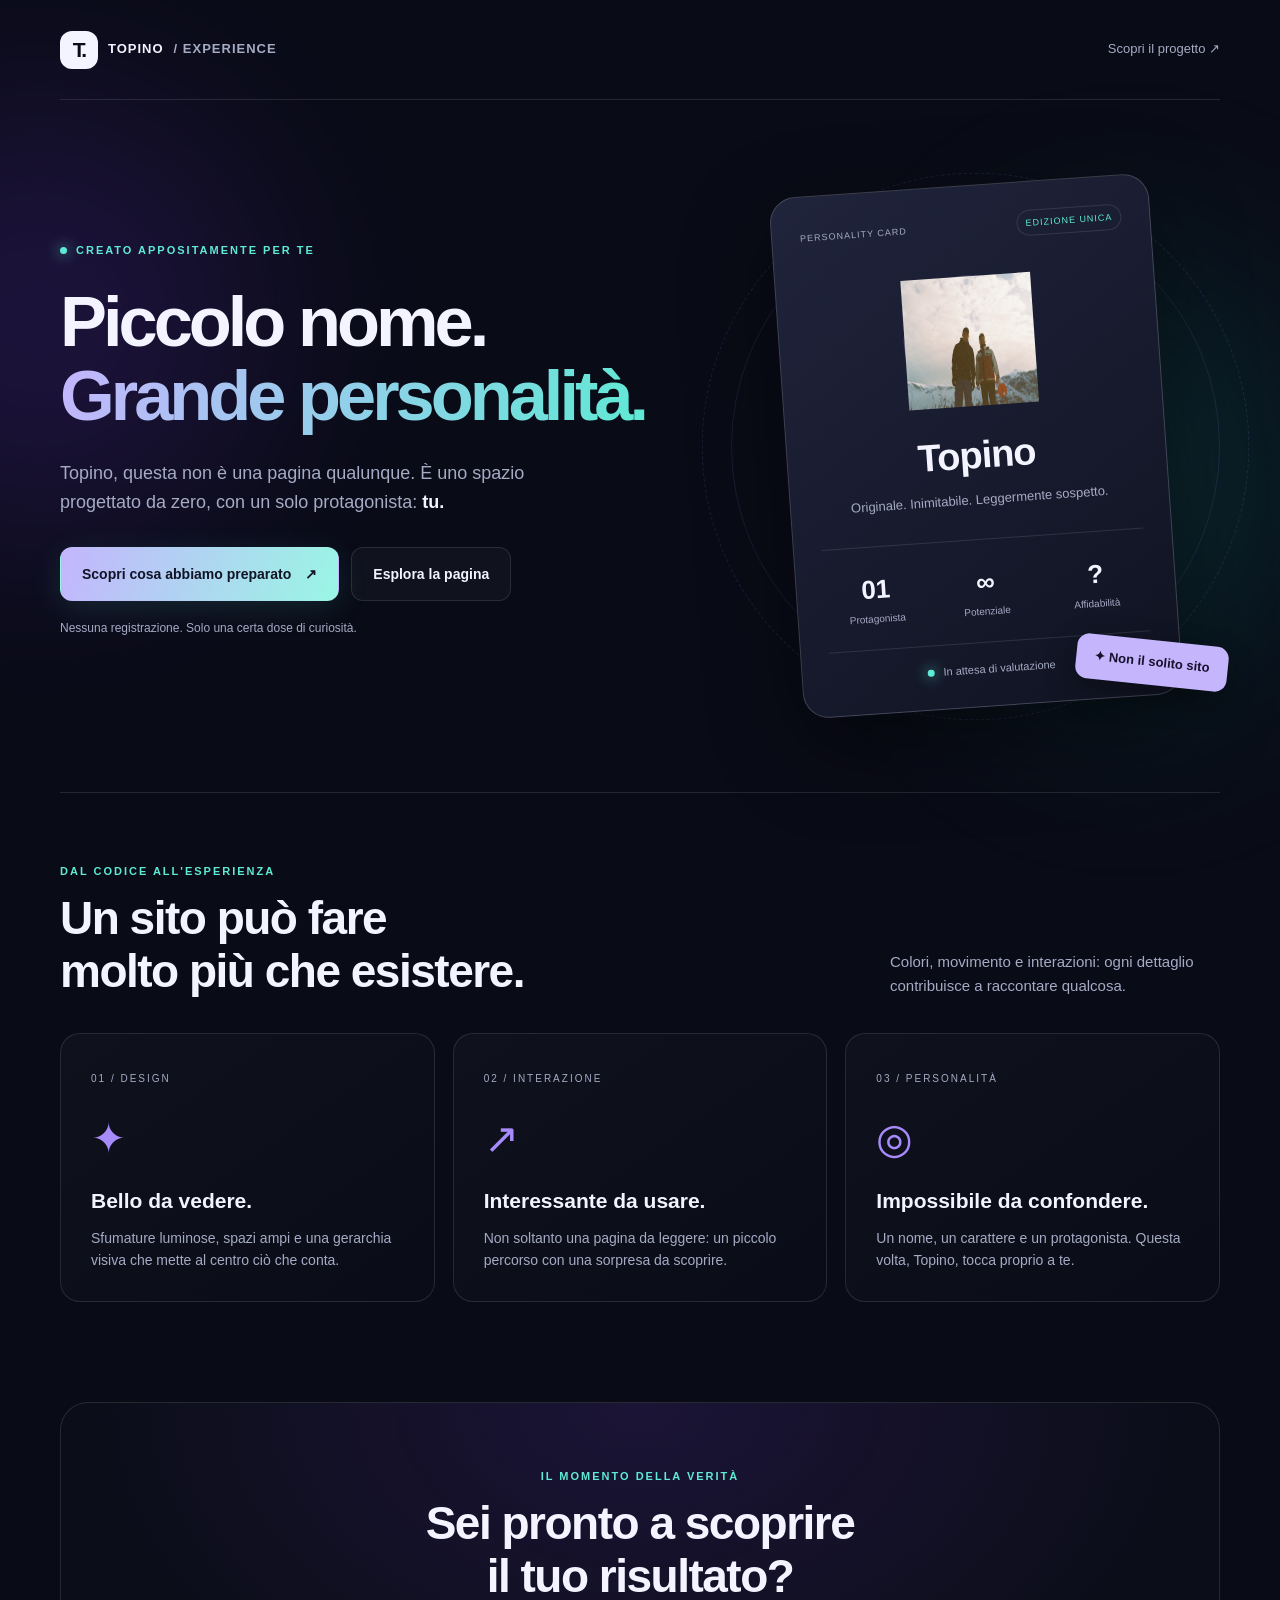
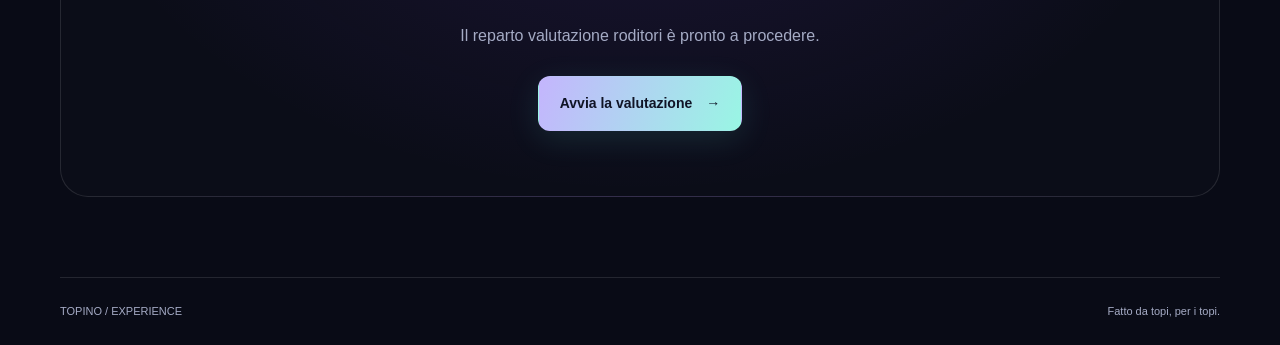
==== commit b5c8c4d5: "Fix HTML encoding issues in index.html" ====
--- a/index.html
+++ b/index.html
@@ -73,8 +73,15 @@
             <span class="badge">EDIZIONE UNICA</span>
           </div>
 
-          <div class="avatar" aria-hidden="true">🐭</div>
-
+          <div class="avatar">
+            <img
+              src="./IMG_20201014_103145_779.jpg"
+              alt="Foto di Topino"
+              width="130"
+              height="130"
+            >
+          </div>
+          
           <h2>Topino</h2>
           <p>Originale. Inimitabile. Leggermente sospetto.</p>
 
@@ -204,7 +211,6 @@
 
       <p class="messaggio">
         Sembrerebbe che creare un sito è più che fattibile…
-        <strong>e per farti cliccare su un pulsante.</strong>
       </p>
 
       <div class="verdetto">
